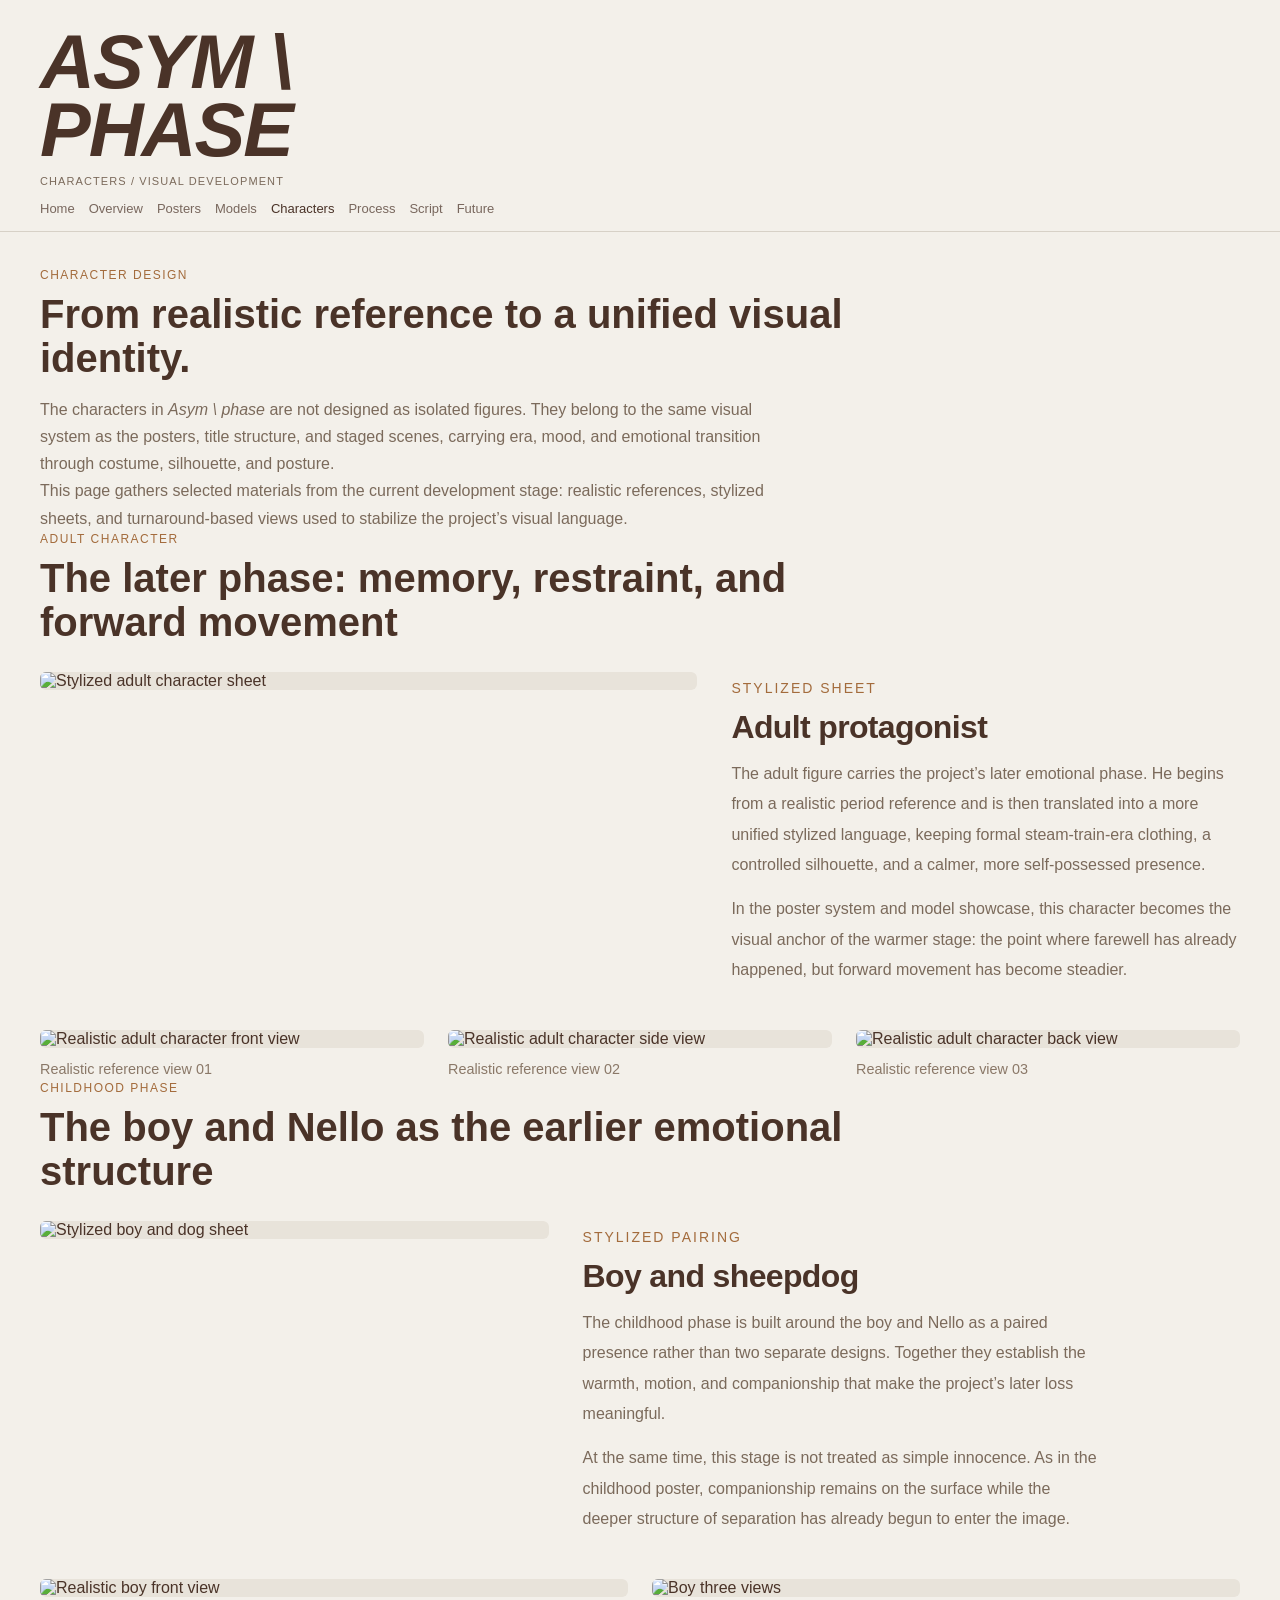
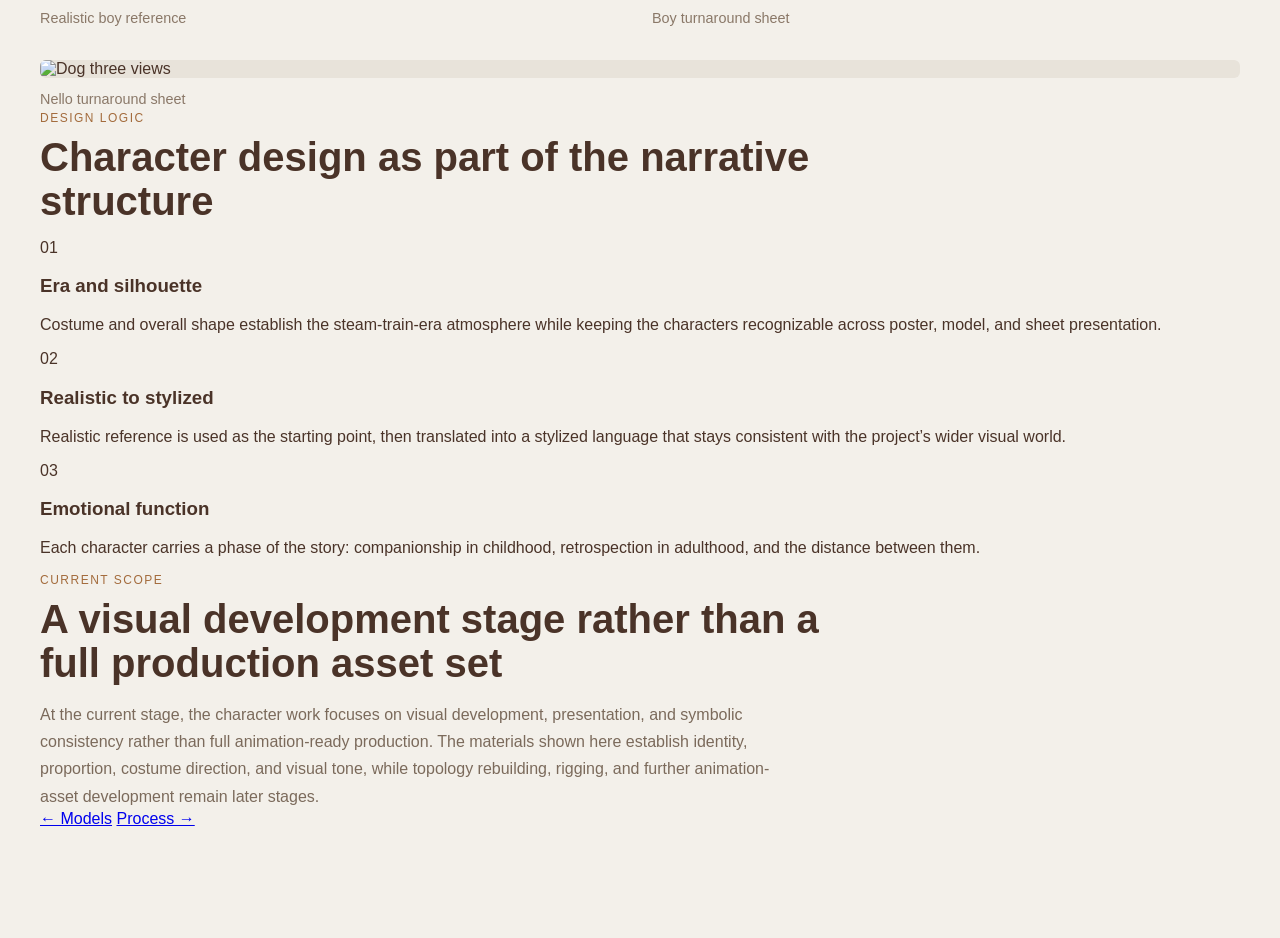
==== characters.html @ f6376a77 "Initial site upload" ====
<!DOCTYPE html>
<html lang="en">

<head>
    <meta charset="UTF-8" />
    <meta name="viewport" content="width=device-width, initial-scale=1.0" />
    <title>Asym \ phase — Characters</title>
    <link rel="stylesheet" href="css/style.css" />
</head>

<body>
    <header class="site-header">
        <div class="title-wrap">
            <h1>ASYM \ <br>PHASE</h1>
            <p class="project-meta">Characters / Visual Development</p>
        </div>

        <nav class="site-nav">
            <a href="index.html">Home</a>
            <a href="overview.html">Overview</a>
            <a href="posters.html">Posters</a>
            <a href="models.html">Models</a>
            <a href="characters.html" class="is-active">Characters</a>
            <a href="process.html">Process</a>
            <a href="script.html">Script</a>
            <a href="future.html">Future</a>
        </nav>
    </header>

    <main class="page-main">
        <section class="editorial-section">
            <p class="section-kicker">Character Design</p>
            <h2 class="section-title">From realistic reference to a unified visual identity.</h2>
            <p class="section-text">
                The characters in <em>Asym \ phase</em> are not designed as isolated figures.
                They belong to the same visual system as the posters, title structure, and staged scenes,
                carrying era, mood, and emotional transition through costume, silhouette, and posture.
            </p>
            <p class="section-text">
                This page gathers selected materials from the current development stage:
                realistic references, stylized sheets, and turnaround-based views used to stabilize the project’s
                visual language.
            </p>
            <div class="section-divider"></div>
        </section>

        <section class="editorial-section">
            <p class="section-kicker">Adult Character</p>
            <h2 class="section-title">The later phase: memory, restraint, and forward movement</h2>

            <div class="character-feature">
                <div class="character-feature-image">
                    <img src="assets/characters/stylized-man-sheet.png" alt="Stylized adult character sheet" />
                </div>
                <div class="character-feature-text">
                    <p class="poster-phase">Stylized Sheet</p>
                    <h3>Adult protagonist</h3>
                    <p>
                        The adult figure carries the project’s later emotional phase.
                        He begins from a realistic period reference and is then translated into a more unified stylized
                        language, keeping formal steam-train-era clothing, a controlled silhouette, and a calmer,
                        more self-possessed presence.
                    </p>
                    <p>
                        In the poster system and model showcase, this character becomes the visual anchor of the warmer
                        stage:
                        the point where farewell has already happened, but forward movement has become steadier.
                    </p>
                </div>
            </div>

            <div class="character-grid three-col">
                <figure class="character-card">
                    <img src="assets/characters/realistic-man-view-01.png" alt="Realistic adult character front view" />
                    <figcaption>Realistic reference view 01</figcaption>
                </figure>
                <figure class="character-card">
                    <img src="assets/characters/realistic-man-view-02.png" alt="Realistic adult character side view" />
                    <figcaption>Realistic reference view 02</figcaption>
                </figure>
                <figure class="character-card">
                    <img src="assets/characters/realistic-man-view-03.png" alt="Realistic adult character back view" />
                    <figcaption>Realistic reference view 03</figcaption>
                </figure>
            </div>
        </section>

        <section class="editorial-section">
            <p class="section-kicker">Childhood Phase</p>
            <h2 class="section-title">The boy and Nello as the earlier emotional structure</h2>

            <div class="character-feature reverse">
                <div class="character-feature-image">
                    <img src="assets/characters/stylized-boy-dog-sheet.png" alt="Stylized boy and dog sheet" />
                </div>
                <div class="character-feature-text">
                    <p class="poster-phase">Stylized Pairing</p>
                    <h3>Boy and sheepdog</h3>
                    <p>
                        The childhood phase is built around the boy and Nello as a paired presence rather than two
                        separate designs.
                        Together they establish the warmth, motion, and companionship that make the project’s later
                        loss meaningful.
                    </p>
                    <p>
                        At the same time, this stage is not treated as simple innocence.
                        As in the childhood poster, companionship remains on the surface while the deeper structure of
                        separation has already begun to enter the image.
                    </p>
                </div>
            </div>

            <div class="character-grid split-two">
                <figure class="character-card">
                    <img src="assets/characters/realistic-boy-front.png" alt="Realistic boy front view" />
                    <figcaption>Realistic boy reference</figcaption>
                </figure>
                <figure class="character-card">
                    <img src="assets/characters/boy-threeviews.png" alt="Boy three views" />
                    <figcaption>Boy turnaround sheet</figcaption>
                </figure>
            </div>

            <div class="character-grid single-wide">
                <figure class="character-card">
                    <img src="assets/characters/dog-threeviews.png" alt="Dog three views" />
                    <figcaption>Nello turnaround sheet</figcaption>
                </figure>
            </div>
        </section>

        <section class="editorial-section">
            <p class="section-kicker">Design Logic</p>
            <h2 class="section-title">Character design as part of the narrative structure</h2>

            <div class="script-flow">
                <div class="flow-item">
                    <span class="flow-step">01</span>
                    <h3 class="flow-title">Era and silhouette</h3>
                    <p class="flow-text">
                        Costume and overall shape establish the steam-train-era atmosphere
                        while keeping the characters recognizable across poster, model, and sheet presentation.
                    </p>
                </div>

                <div class="flow-item">
                    <span class="flow-step">02</span>
                    <h3 class="flow-title">Realistic to stylized</h3>
                    <p class="flow-text">
                        Realistic reference is used as the starting point, then translated into a stylized language
                        that stays consistent with the project’s wider visual world.
                    </p>
                </div>

                <div class="flow-item">
                    <span class="flow-step">03</span>
                    <h3 class="flow-title">Emotional function</h3>
                    <p class="flow-text">
                        Each character carries a phase of the story:
                        companionship in childhood, retrospection in adulthood, and the distance between them.
                    </p>
                </div>
            </div>
        </section>

        <section class="editorial-section">
            <p class="section-kicker">Current Scope</p>
            <h2 class="section-title">A visual development stage rather than a full production asset set</h2>
            <p class="section-text">
                At the current stage, the character work focuses on visual development, presentation, and symbolic
                consistency rather than full animation-ready production.
                The materials shown here establish identity, proportion, costume direction, and visual tone, while
                topology rebuilding, rigging, and further animation-asset development remain later stages.
            </p>

            <div class="page-tail-nav">
                <a class="page-tail-link" href="models.html">← Models</a>
                <a class="page-tail-link" href="process.html">Process →</a>
            </div>
        </section>
    </main>

    <script src="js/main.js"></script>
</body>

</html>
---- css/style.css ----
* {
  box-sizing: border-box;
}

body {
  margin: 0;
  background: #f3f0ea;
  color: #4a3328;
  font-family: Arial, Helvetica, sans-serif;
}

img {
  max-width: 100%;
  display: block;
}

/* =========================
   Global Header
========================= */
.site-header {
  padding: 28px 40px 14px;
  border-bottom: 1px solid #d7d1c7;
}

.title-wrap h1 {
  margin: 0;
  font-size: 76px;
  line-height: 0.9;
  letter-spacing: -2px;
  font-weight: 800;
  font-style: italic;
  max-width: 360px;
}

.project-meta {
  margin-top: 10px;
  font-size: 11px;
  color: #7b6a5b;
  text-transform: uppercase;
  letter-spacing: 1.1px;
}

.site-nav {
  margin-top: 14px;
  display: flex;
  gap: 14px;
  flex-wrap: wrap;
}

.site-nav a {
  text-decoration: none;
  color: #4a3328;
  font-size: 13px;
}

/* =========================
   Global Main Layout
========================= */
.home-main {
  padding: 36px 40px 72px;
}

.page-main {
  padding: 36px 40px 110px;
}

/* Unified text column width */
.intro,
.page-intro,
.model-feature-text,
.blender-proof-text,
.poster-feature-text {
  max-width: 980px;
}

/* =========================
   Shared Typography
========================= */
.section-kicker {
  font-size: 12px;
  text-transform: uppercase;
  letter-spacing: 1.5px;
  color: #a36b3c;
  margin: 0 0 10px;
}

.section-title {
  font-size: 40px;
  line-height: 1.1;
  margin: 0 0 16px;
  max-width: 820px;
}

.section-title.small {
  font-size: 28px;
}

.section-text {
  max-width: 760px;
  color: #7b6a5b;
  line-height: 1.7;
  font-size: 16px;
  margin: 0;
}

/* =========================
   Home Page
========================= */
.intro {
  margin-bottom: 40px;
}

.intro-text {
  font-size: 22px;
  line-height: 1.5;
  margin: 0 0 12px;
}

.intro-text.small {
  font-size: 15px;
  color: #7b6a5b;
}

.poster-grid {
  display: grid;
  grid-template-columns: 1fr 1fr;
  gap: 32px;
}

.poster-card {
  display: flex;
  flex-direction: column;
}

.poster-image-wrap {
  width: 100%;
  border-radius: 4px;
  background: #e8e3da;
  overflow: hidden;
}

.poster-image-wrap img {
  width: 100%;
  height: auto;
  display: block;
}

.poster-info {
  padding-top: 16px;
}

.label {
  display: inline-block;
  font-size: 11px;
  text-transform: uppercase;
  letter-spacing: 1px;
  color: #a36b3c;
  margin-bottom: 8px;
}

.poster-info h2 {
  margin: 0 0 8px;
  font-size: 24px;
}

.poster-info p {
  margin: 0;
  color: #7b6a5b;
  line-height: 1.6;
  font-size: 14px;
}

/* =========================
   Posters Page
========================= */
.page-intro {
  margin-bottom: 56px;
}

.poster-feature {
  display: grid;
  grid-template-columns: minmax(0, 1.55fr) minmax(320px, 0.92fr);
  gap: 44px;
  align-items: start;
  margin-bottom: 96px;
}

.poster-feature-image {
  background: #e8e3da;
  border-radius: 4px;
  overflow: hidden;
}

.poster-feature-image img {
  width: 100%;
  height: auto;
  display: block;
}

.poster-feature-text {
  padding-top: 10px;
  max-width: 520px;
}

.poster-phase {
  font-size: 14px;
  text-transform: uppercase;
  letter-spacing: 2px;
  color: #a36b3c;
  margin: 0 0 14px;
}

.poster-feature-text h3 {
  font-size: clamp(38px, 2.4vw, 46px);
  line-height: 1.08;
  margin: 0 0 20px;
  letter-spacing: -0.02em;
}

.poster-feature-text p {
  color: #7b6a5b;
  line-height: 1.9;
  font-size: 20px;
  margin: 0 0 18px;
  max-width: 30em;
}

.process-strip {
  border-top: 1px solid #d7d1c7;
  padding-top: 36px;
}

.process-head {
  margin-bottom: 28px;
}

.process-grid {
  display: grid;
  grid-template-columns: 1fr 1fr;
  gap: 24px;
}

.process-item {
  background: #e8e3da;
  border-radius: 4px;
  overflow: hidden;
}

.process-item img {
  width: 100%;
  display: block;
}

@media (max-width: 1100px) {
  .poster-feature {
    grid-template-columns: 1fr;
    gap: 24px;
    margin-bottom: 72px;
  }

  .poster-feature-text {
    max-width: 760px;
    padding-top: 0;
  }

  .poster-feature-text p {
    max-width: 40em;
  }
}
/* =========================
   Models Page
========================= */
.model-feature {
  margin-bottom: 88px;
}

.model-feature-text {
  margin-bottom: 24px;
}

.model-feature-text h3 {
  margin: 0 0 14px;
  font-size: 34px;
  line-height: 1.1;
}

.model-feature-text p {
  margin: 0;
  color: #7b6a5b;
  line-height: 1.8;
  font-size: 17px;
  max-width: 760px;
}

.model-feature-image {
  max-width: 1120px;
  background: #e8e3da;
  border-radius: 4px;
  overflow: hidden;
}

.model-feature-image img {
  width: 100%;
  display: block;
}

.blender-proof {
  border-top: 1px solid #d7d1c7;
  padding-top: 44px;
  margin-top: 28px;
}

.blender-proof-text {
  margin-bottom: 28px;
}

.blender-proof-image {
  max-width: 1120px;
  background: #e8e3da;
  border-radius: 4px;
  overflow: hidden;
}

.blender-proof-image img {
  width: 100%;
  display: block;
}

/* =========================
   Responsive
========================= */
@media (max-width: 900px) {
  .poster-feature {
    grid-template-columns: 1fr;
    gap: 20px;
  }

  .process-grid {
    grid-template-columns: 1fr;
  }

  .model-feature-image,
  .blender-proof-image {
    max-width: 100%;
  }

  .section-title {
    font-size: 28px;
  }

  .poster-feature-text h3,
  .model-feature-text h3 {
    font-size: 22px;
  }

  .poster-feature-text p,
  .model-feature-text p {
    font-size: 16px;
  }
}

@media (max-width: 768px) {
  .site-header,
  .home-main,
  .page-main {
    padding-left: 20px;
    padding-right: 20px;
  }

  .title-wrap h1 {
    font-size: 56px;
    max-width: 260px;
  }

  .intro-text {
    font-size: 18px;
  }

  .poster-grid {
    grid-template-columns: 1fr;
  }
}
.site-nav a.is-active {
  opacity: 1;
  border-bottom: 1px solid rgba(255, 255, 255, 0.28);
}

.site-nav a {
  opacity: 0.72;
}

.site-nav a:hover {
  opacity: 1;
}
/* =========================
   Process page
   ========================= */

.process-proof-grid {
  display: grid;
  grid-template-columns: repeat(2, minmax(0, 1fr));
  gap: 28px;
  margin-top: 28px;
}

.process-card {
  display: flex;
  flex-direction: column;
  gap: 18px;
}

.process-card-image,
.process-node-image,
.motion-card-media {
  background: #e8e3da;
  border-radius: 6px;
  overflow: hidden;
}

.process-card-image img,
.process-node-image img,
.motion-card-media video {
  display: block;
  width: 100%;
  height: auto;
}

.process-card-title {
  margin: 0 0 10px;
  font-size: 1.08rem;
  font-weight: 600;
  letter-spacing: -0.01em;
}

.process-card-copy {
  margin: 0;
  font-size: 0.96rem;
  line-height: 1.85;
  color: #7b6a5b;
}

.process-node-stack {
  display: flex;
  flex-direction: column;
  gap: 52px;
  margin-top: 28px;
}

.process-node-item {
  display: grid;
  grid-template-columns: minmax(0, 1.28fr) minmax(280px, 0.72fr);
  gap: 30px;
  align-items: start;
}

.process-node-text h3,
.motion-card-text h3 {
  margin: 0 0 12px;
  font-size: clamp(1.5rem, 2vw, 2rem);
  line-height: 1.12;
  letter-spacing: -0.02em;
}

.process-node-text p:not(.poster-phase),
.motion-card-text p:not(.poster-phase) {
  margin: 0;
  font-size: 1rem;
  line-height: 1.9;
  color: #7b6a5b;
}

.motion-preview-grid {
  display: grid;
  grid-template-columns: repeat(2, minmax(0, 1fr));
  gap: 28px;
  margin-top: 28px;
}

.motion-card {
  display: flex;
  flex-direction: column;
  gap: 18px;
}

.motion-card-media video {
  aspect-ratio: 16 / 10;
  object-fit: cover;
  background: #ddd6cb;
}

@media (max-width: 1000px) {
  .process-node-item {
    grid-template-columns: 1fr;
    gap: 22px;
  }
}

@media (max-width: 900px) {
  .process-proof-grid,
  .motion-preview-grid {
    grid-template-columns: 1fr;
  }
}
/* =========================
   Characters page
   ========================= */

.character-feature {
  display: grid;
  grid-template-columns: minmax(0, 1.06fr) minmax(300px, 0.82fr);
  gap: 34px;
  align-items: start;
  margin-top: 28px;
}

.character-feature.reverse {
  grid-template-columns: minmax(300px, 0.82fr) minmax(0, 1.06fr);
}

.character-feature-image {
  background: #e8e3da;
  border-radius: 6px;
  overflow: hidden;
}

.character-feature-image img {
  display: block;
  width: 100%;
  height: auto;
}

.character-feature-text {
  padding-top: 8px;
  max-width: 520px;
}

.character-feature-text h3 {
  margin: 0 0 14px;
  font-size: clamp(1.8rem, 2.5vw, 2.5rem);
  line-height: 1.1;
  letter-spacing: -0.02em;
}

.character-feature-text p:not(.poster-phase) {
  margin: 0 0 14px;
  font-size: 1rem;
  line-height: 1.9;
  color: #7b6a5b;
}

.character-grid {
  display: grid;
  gap: 24px;
  margin-top: 30px;
}

.character-grid.three-col {
  grid-template-columns: repeat(3, minmax(0, 1fr));
}

.character-grid.split-two {
  grid-template-columns: repeat(2, minmax(0, 1fr));
}

.character-grid.single-wide {
  grid-template-columns: 1fr;
}

.character-card {
  margin: 0;
}

.character-card img {
  display: block;
  width: 100%;
  height: auto;
  background: #e8e3da;
  border-radius: 6px;
}

.character-card figcaption {
  margin-top: 10px;
  font-size: 0.9rem;
  line-height: 1.6;
  color: #8a7868;
}

@media (max-width: 1000px) {
  .character-feature,
  .character-feature.reverse {
    grid-template-columns: 1fr;
    gap: 22px;
  }

  .character-feature-text {
    max-width: 760px;
    padding-top: 0;
  }
}

@media (max-width: 900px) {
  .character-grid.three-col,
  .character-grid.split-two {
    grid-template-columns: 1fr;
  }
}
/* =========================
   Home page upgrade
   ========================= */

.home-hero {
  display: grid;
  grid-template-columns: minmax(0, 0.95fr) minmax(320px, 0.92fr);
  gap: 42px;
  align-items: start;
}

.home-hero-copy {
  max-width: 700px;
  padding-top: 8px;
}

.home-hero-title {
  margin: 0 0 18px;
  font-size: clamp(2.2rem, 4vw, 4.2rem);
  line-height: 1.04;
  letter-spacing: -0.04em;
}

.home-hero-text {
  max-width: 42em;
  margin: 0 0 14px;
  font-size: 1rem;
  line-height: 1.9;
  color: #7b6a5b;
}

.home-hero-media {
  background: #e8e3da;
  border-radius: 8px;
  overflow: hidden;
}

.home-hero-media img {
  display: block;
  width: 100%;
  height: auto;
}

.home-hero-actions {
  display: flex;
  flex-wrap: wrap;
  gap: 14px;
  margin-top: 28px;
}

.home-button {
  display: inline-flex;
  align-items: center;
  justify-content: center;
  min-height: 46px;
  padding: 0 18px;
  border-radius: 999px;
  text-decoration: none;
  font-size: 0.96rem;
  transition: transform 0.2s ease, opacity 0.2s ease, border-color 0.2s ease;
}

.home-button:hover {
  transform: translateY(-1px);
}

.home-button.primary {
  background: #3f3329;
  color: #f6f1ea;
}

.home-button.primary:hover {
  opacity: 0.92;
}

.home-button.secondary {
  border: 1px solid #d7d1c7;
  color: inherit;
}

.home-button.secondary:hover {
  border-color: #bcae9f;
}

.home-section {
  margin-top: 8px;
}

.poster-grid.upgraded {
  display: grid;
  grid-template-columns: repeat(2, minmax(0, 1fr));
  gap: 30px;
  margin-top: 28px;
}

.poster-card-link {
  display: block;
  color: inherit;
  text-decoration: none;
}

.poster-card-link:hover .poster-info h3 {
  opacity: 0.78;
}

.poster-info h3 {
  margin: 0 0 10px;
  font-size: clamp(1.5rem, 2.2vw, 2.2rem);
  line-height: 1.08;
  transition: opacity 0.2s ease;
}

.home-highlight-grid {
  display: grid;
  grid-template-columns: repeat(4, minmax(0, 1fr));
  gap: 22px;
  margin-top: 28px;
}

.home-highlight-card {
  padding-top: 18px;
  border-top: 1px solid #d7d1c7;
}

.home-highlight-card h3 {
  margin: 0 0 10px;
  font-size: 1.06rem;
  font-weight: 600;
}

.home-highlight-card p {
  margin: 0 0 14px;
  font-size: 0.95rem;
  line-height: 1.8;
  color: #7b6a5b;
}

.home-highlight-card a {
  font-size: 0.94rem;
  text-decoration: none;
  color: inherit;
  border-bottom: 1px solid transparent;
}

.home-highlight-card a:hover {
  border-color: #d7d1c7;
}

.home-motion-grid {
  margin-top: 28px;
}

@media (max-width: 1100px) {
  .home-highlight-grid {
    grid-template-columns: repeat(2, minmax(0, 1fr));
  }
}

@media (max-width: 900px) {
  .home-hero,
  .poster-grid.upgraded,
  .home-highlight-grid {
    grid-template-columns: 1fr;
  }

  .home-hero {
    gap: 26px;
  }

  .home-hero-copy {
    padding-top: 0;
  }

  .home-hero-title {
    font-size: clamp(2rem, 9vw, 3rem);
  }
}
/* =========================
   Home title structure
   ========================= */

.home-hero-media video {
  display: block;
  width: 100%;
  height: auto;
  aspect-ratio: 4 / 5;
  object-fit: cover;
  background: #ddd6cb;
}

.home-title-grid {
  display: grid;
  grid-template-columns: repeat(3, minmax(0, 1fr));
  gap: 22px;
  margin-top: 28px;
}

.home-title-card {
  padding-top: 18px;
  border-top: 1px solid #d7d1c7;
}

.home-title-card h3 {
  margin: 0 0 10px;
  font-size: 1.08rem;
  font-weight: 600;
  line-height: 1.35;
}

.home-title-card p {
  margin: 0;
  font-size: 0.95rem;
  line-height: 1.85;
  color: #7b6a5b;
}

@media (max-width: 900px) {
  .home-title-grid {
    grid-template-columns: 1fr;
  }
}
/* =========================
   Process visual development
   ========================= */

.dev-frame-grid {
  display: grid;
  grid-template-columns: repeat(2, minmax(0, 1fr));
  gap: 24px;
  margin-top: 28px;
}

.dev-frame-card {
  margin: 0;
}

.dev-frame-card img {
  display: block;
  width: 100%;
  height: auto;
  background: #e8e3da;
  border-radius: 6px;
}

.dev-frame-card figcaption {
  margin-top: 10px;
  font-size: 0.9rem;
  line-height: 1.6;
  color: #8a7868;
}

@media (max-width: 900px) {
  .dev-frame-grid {
    grid-template-columns: 1fr;
  }
}
/* =========================
   Overview snapshot
   ========================= */

.overview-snapshot-grid {
  display: grid;
  grid-template-columns: repeat(2, minmax(0, 1fr));
  gap: 22px;
  margin-top: 28px;
}

.overview-snapshot-card {
  padding-top: 18px;
  border-top: 1px solid #d7d1c7;
}

.overview-snapshot-card h3 {
  margin: 0 0 10px;
  font-size: 1.06rem;
  font-weight: 600;
}

.overview-snapshot-card p {
  margin: 0;
  font-size: 0.95rem;
  line-height: 1.8;
  color: #7b6a5b;
}

@media (max-width: 900px) {
  .overview-snapshot-grid {
    grid-template-columns: 1fr;
  }
}
/* =========================
   Script page refinement
   ========================= */

.scene-index-grid {
  display: grid;
  grid-template-columns: repeat(3, minmax(0, 1fr));
  gap: 22px;
  margin-top: 28px;
}

.scene-index-card {
  padding-top: 18px;
  border-top: 1px solid #d7d1c7;
}

.scene-index-card h3 {
  margin: 0 0 10px;
  font-size: 1.02rem;
  font-weight: 600;
}

.scene-index-card p {
  margin: 0;
  font-size: 0.94rem;
  line-height: 1.8;
  color: #7b6a5b;
}

.script-keyline {
  margin: 24px 0 0;
  padding-left: 18px;
  border-left: 1px solid #d7d1c7;
  font-size: 1.08rem;
  line-height: 1.9;
  color: #4a3d32;
}

@media (max-width: 1000px) {
  .scene-index-grid {
    grid-template-columns: repeat(2, minmax(0, 1fr));
  }
}

@media (max-width: 700px) {
  .scene-index-grid {
    grid-template-columns: 1fr;
  }
}
.scene-detail-page .page-hero {
  padding: 120px 0 56px;
}

.scene-detail-section {
  padding: 0 0 96px;
}

.scene-detail-container {
  max-width: 980px;
}

.scene-detail-top {
  margin-bottom: 28px;
}

.back-link {
  display: inline-block;
  font-size: 0.95rem;
  text-decoration: none;
  opacity: 0.8;
  transition: opacity 0.2s ease;
}

.back-link:hover {
  opacity: 1;
}

.scene-meta-grid {
  display: grid;
  grid-template-columns: repeat(4, minmax(0, 1fr));
  gap: 16px;
  margin-bottom: 36px;
}

.scene-meta-card {
  padding: 18px 18px 16px;
  border: 1px solid rgba(255, 255, 255, 0.08);
  border-radius: 16px;
  background: rgba(255, 255, 255, 0.03);
  backdrop-filter: blur(6px);
}

.scene-meta-card .meta-label {
  display: block;
  margin-bottom: 8px;
  font-size: 0.78rem;
  letter-spacing: 0.08em;
  text-transform: uppercase;
  opacity: 0.6;
}

.scene-meta-card strong {
  font-size: 1rem;
  font-weight: 600;
  line-height: 1.4;
}

.scene-script-article {
  display: flex;
  flex-direction: column;
  gap: 22px;
}

.scene-block {
  padding: 26px 28px;
  border-radius: 20px;
  background: rgba(255, 255, 255, 0.035);
  border: 1px solid rgba(255, 255, 255, 0.08);
}

.scene-label {
  margin: 0 0 14px;
  font-size: 0.82rem;
  font-weight: 700;
  letter-spacing: 0.08em;
  text-transform: uppercase;
  opacity: 0.6;
}

.scene-block p:last-child,
.scene-block ul:last-child,
.scene-block blockquote:last-child {
  margin-bottom: 0;
}

.voiceover-block {
  background: rgba(255, 255, 255, 0.05);
}

.voiceover-en {
  margin: 0 0 14px;
  padding-left: 18px;
  border-left: 2px solid rgba(255, 255, 255, 0.22);
  font-size: 1.12rem;
  line-height: 1.8;
}

.subtitle-cn {
  margin: 0;
  font-size: 0.98rem;
  line-height: 1.9;
  opacity: 0.9;
}

.scene-list {
  margin: 0;
  padding-left: 20px;
}

.scene-list li {
  margin-bottom: 10px;
  line-height: 1.8;
}

.scene-list li:last-child {
  margin-bottom: 0;
}

.letter-quote {
  margin: 18px 0 18px;
  padding: 18px 20px;
  border-radius: 16px;
  background: rgba(255, 255, 255, 0.04);
  border: 1px solid rgba(255, 255, 255, 0.08);
}

.letter-quote p {
  margin: 0;
  font-size: 1.05rem;
  line-height: 1.85;
}

.scene-detail-bottom {
  margin-top: 28px;
}

.text-link {
  display: inline-block;
  text-decoration: none;
}

@media (max-width: 900px) {
  .scene-meta-grid {
    grid-template-columns: repeat(2, minmax(0, 1fr));
  }

  .scene-block {
    padding: 22px 20px;
    border-radius: 18px;
  }
}

@media (max-width: 640px) {
  .scene-detail-page .page-hero {
    padding: 104px 0 40px;
  }

  .scene-detail-section {
    padding-bottom: 72px;
  }

  .scene-meta-grid {
    grid-template-columns: 1fr;
    gap: 12px;
  }

  .voiceover-en {
    font-size: 1rem;
    line-height: 1.75;
  }

  .subtitle-cn,
  .scene-list li,
  .letter-quote p {
    font-size: 0.95rem;
  }
}
/* scene detail page - PC readability refinement */
.scene-detail-page .page-hero {
  min-height: auto !important;
  padding: 96px 0 24px !important;
}

.scene-detail-page .page-hero .container {
  display: block;
}

.scene-detail-page .page-subtitle {
  max-width: 760px;
  margin-bottom: 14px;
  font-size: 1.4rem;
  line-height: 1.35;
}

.scene-detail-page .page-intro {
  max-width: 780px;
  font-size: 1.02rem;
  line-height: 1.85;
}

.scene-detail-section {
  padding-top: 0;
}

.scene-detail-top {
  margin-bottom: 20px;
}

.scene-meta-grid {
  margin-bottom: 28px;
}

.scene-script-article {
  gap: 18px;
}

.scene-block {
  padding: 30px 34px;
}

.scene-block p,
.scene-list li {
  font-size: 1.06rem;
  line-height: 1.9;
}

.scene-label {
  margin-bottom: 12px;
  font-size: 0.8rem;
}

.voiceover-en {
  font-size: 1.18rem;
  line-height: 1.85;
}

.subtitle-cn {
  font-size: 1rem;
  line-height: 1.9;
}

.letter-quote p {
  font-size: 1.08rem;
  line-height: 1.9;
}

@media (max-width: 640px) {
  .scene-detail-page .page-hero {
    padding: 104px 0 40px !important;
  }

  .scene-block {
    padding: 22px 20px;
  }

  .scene-block p,
  .scene-list li,
  .subtitle-cn,
  .letter-quote p {
    font-size: 0.95rem;
  }

  .voiceover-en {
    font-size: 1rem;
  }
}
/* scene detail page - lock into a proper reading column */
.scene-detail-page .page-hero > .container,
.scene-detail-page .scene-detail-container {
  width: min(100% - 72px, 900px);
  margin-left: auto;
  margin-right: auto;
}

.scene-detail-page .page-hero > .container {
  max-width: 820px;
}

.scene-detail-page .scene-detail-container {
  max-width: 860px;
}

@media (max-width: 640px) {
  .scene-detail-page .page-hero > .container,
  .scene-detail-page .scene-detail-container {
    width: min(100% - 28px, 900px);
  }
}
/* scene detail page - hero hierarchy refinement */
.scene-detail-page .page-kicker {
  margin: 0 0 14px;
  font-size: 0.78rem;
  font-weight: 700;
  letter-spacing: 0.14em;
  text-transform: uppercase;
  opacity: 0.55;
}

.scene-detail-page .page-hero h1 {
  margin: 0 0 14px;
  font-size: clamp(2.6rem, 5vw, 4.2rem);
  line-height: 1.02;
  letter-spacing: -0.03em;
}

.scene-detail-page .page-subtitle {
  margin: 0 0 18px;
  font-size: clamp(1.2rem, 2vw, 1.7rem);
  font-weight: 500;
  line-height: 1.35;
  opacity: 0.9;
}

.scene-detail-page .page-intro {
  margin: 0;
  padding-top: 18px;
  border-top: 1px solid rgba(0, 0, 0, 0.08);
  font-size: 0.98rem;
  line-height: 1.9;
  opacity: 0.82;
}

@media (max-width: 640px) {
  .scene-detail-page .page-kicker {
    margin-bottom: 10px;
    font-size: 0.72rem;
    letter-spacing: 0.12em;
  }

  .scene-detail-page .page-hero h1 {
    margin-bottom: 10px;
    line-height: 1.04;
  }

  .scene-detail-page .page-subtitle {
    margin-bottom: 14px;
    line-height: 1.4;
  }

  .scene-detail-page .page-intro {
    padding-top: 14px;
    font-size: 0.94rem;
    line-height: 1.8;
  }
}
/* scene detail page - archive meta bar refinement */
.scene-meta-grid {
  gap: 0;
  margin-bottom: 32px;
  border-top: 1px solid rgba(0, 0, 0, 0.08);
  border-bottom: 1px solid rgba(0, 0, 0, 0.08);
}

.scene-meta-card {
  padding: 18px 20px 16px;
  border: none;
  border-radius: 0;
  background: transparent;
  backdrop-filter: none;
  position: relative;
}

.scene-meta-card:not(:last-child)::after {
  content: "";
  position: absolute;
  top: 14px;
  right: 0;
  width: 1px;
  height: calc(100% - 28px);
  background: rgba(0, 0, 0, 0.08);
}

.scene-meta-card .meta-label {
  margin-bottom: 10px;
  font-size: 0.72rem;
  font-weight: 700;
  letter-spacing: 0.12em;
  text-transform: uppercase;
  opacity: 0.5;
}

.scene-meta-card strong {
  display: block;
  font-size: 1.02rem;
  font-weight: 600;
  line-height: 1.45;
}

@media (max-width: 900px) {
  .scene-meta-grid {
    gap: 12px;
    border-top: none;
    border-bottom: none;
  }

  .scene-meta-card {
    padding: 18px 18px 16px;
    border: 1px solid rgba(0, 0, 0, 0.08);
    border-radius: 14px;
    background: rgba(0, 0, 0, 0.02);
  }

  .scene-meta-card:not(:last-child)::after {
    display: none;
  }
}

@media (max-width: 640px) {
  .scene-meta-grid {
    gap: 10px;
    margin-bottom: 24px;
  }

  .scene-meta-card strong {
    font-size: 0.98rem;
  }
}
/* scene detail page - script body hierarchy refinement */
.scene-script-article {
  gap: 14px;
}

.scene-block {
  padding: 28px 32px;
  border-radius: 0;
  border: none;
  border-top: 1px solid rgba(0, 0, 0, 0.08);
  background: transparent;
  box-shadow: none;
}

.scene-label {
  margin: 0 0 16px;
  font-size: 0.76rem;
  font-weight: 700;
  letter-spacing: 0.14em;
  text-transform: uppercase;
  opacity: 0.5;
}

.scene-block p {
  margin: 0 0 16px;
}

.scene-block p:last-child {
  margin-bottom: 0;
}

.scene-list {
  margin: 0;
  padding-left: 20px;
}

.scene-list li {
  margin-bottom: 12px;
}

.voiceover-block {
  padding-left: 32px;
  border-top: 1px solid rgba(0, 0, 0, 0.08);
  background: rgba(0, 0, 0, 0.015);
}

.voiceover-en {
  margin: 0 0 16px;
  padding-left: 16px;
  border-left: 2px solid rgba(0, 0, 0, 0.14);
  font-style: normal;
}

.subtitle-cn {
  padding-left: 16px;
  opacity: 0.78;
}

.letter-quote {
  margin: 18px 0;
  padding: 18px 20px;
  border-radius: 0;
  border: 1px solid rgba(0, 0, 0, 0.08);
  background: rgba(0, 0, 0, 0.02);
}

.scene-detail-bottom {
  margin-top: 22px;
  padding-top: 18px;
  border-top: 1px solid rgba(0, 0, 0, 0.08);
}

@media (max-width: 640px) {
  .scene-block,
  .voiceover-block {
    padding: 22px 0;
  }

  .voiceover-en,
  .subtitle-cn {
    padding-left: 12px;
  }

  .letter-quote {
    padding: 16px 16px;
  }
}
/* scene detail page - reserved media slot for storyboard / images */
.scene-media-panel {
  margin: 0 0 18px;
  padding: 24px 32px 28px;
  border-top: 1px solid rgba(0, 0, 0, 0.08);
  border-bottom: 1px solid rgba(0, 0, 0, 0.08);
}

.scene-media-head {
  margin-bottom: 18px;
}

.scene-media-title {
  margin: 0 0 8px;
  font-size: 0.76rem;
  font-weight: 700;
  letter-spacing: 0.14em;
  text-transform: uppercase;
  opacity: 0.5;
}

.scene-media-desc {
  margin: 0;
  max-width: 760px;
  font-size: 0.96rem;
  line-height: 1.85;
  opacity: 0.76;
}

.scene-media-slot {
  margin-top: 16px;
}

.scene-media-placeholder {
  min-height: 280px;
  display: grid;
  place-items: center;
  padding: 32px 24px;
  border: 1px dashed rgba(0, 0, 0, 0.14);
  background: rgba(0, 0, 0, 0.02);
}

.scene-media-placeholder-inner {
  text-align: center;
}

.scene-media-placeholder-label {
  display: inline-block;
  margin-bottom: 10px;
  font-size: 0.8rem;
  font-weight: 700;
  letter-spacing: 0.12em;
  text-transform: uppercase;
  opacity: 0.55;
}

.scene-media-placeholder p {
  margin: 0;
  font-size: 0.96rem;
  line-height: 1.8;
  opacity: 0.7;
}

.scene-media-figure {
  margin: 0;
}

.scene-media-figure img {
  display: block;
  width: 100%;
  height: auto;
  border: 1px solid rgba(0, 0, 0, 0.08);
}

.scene-media-figure figcaption {
  margin-top: 10px;
  font-size: 0.92rem;
  line-height: 1.75;
  opacity: 0.7;
}

@media (max-width: 640px) {
  .scene-media-panel {
    padding: 22px 0 24px;
  }

  .scene-media-desc,
  .scene-media-placeholder p,
  .scene-media-figure figcaption {
    font-size: 0.93rem;
  }

  .scene-media-placeholder {
    min-height: 220px;
    padding: 24px 16px;
  }
}
/* script.html - overview preface block refinement */
.editorial-section > .scene-media-panel {
  margin: 28px 0 36px;
  padding: 28px 0 30px;
  border-top: 1px solid rgba(0, 0, 0, 0.08);
  border-bottom: 1px solid rgba(0, 0, 0, 0.08);
}

.editorial-section > .scene-media-panel .scene-media-head {
  margin-bottom: 18px;
  max-width: 760px;
}

.editorial-section > .scene-media-panel .scene-media-title {
  margin: 0 0 8px;
  font-size: 0.74rem;
  font-weight: 700;
  letter-spacing: 0.14em;
  text-transform: uppercase;
  opacity: 0.5;
}

.editorial-section > .scene-media-panel .scene-media-desc {
  margin: 0;
  font-size: 0.98rem;
  line-height: 1.85;
  opacity: 0.78;
}

.editorial-section > .scene-media-panel .scene-script-article {
  display: grid;
  grid-template-columns: repeat(3, minmax(0, 1fr));
  gap: 16px;
}

.editorial-section > .scene-media-panel .scene-block {
  padding: 20px 22px;
  border: 1px solid rgba(0, 0, 0, 0.08);
  border-top: 1px solid rgba(0, 0, 0, 0.08);
  background: rgba(0, 0, 0, 0.02);
}

.editorial-section > .scene-media-panel .scene-label {
  margin-bottom: 10px;
  font-size: 0.72rem;
  letter-spacing: 0.12em;
  opacity: 0.5;
}

.editorial-section > .scene-media-panel .scene-block p {
  margin: 0;
  font-size: 0.96rem;
  line-height: 1.8;
}

@media (max-width: 900px) {
  .editorial-section > .scene-media-panel .scene-script-article {
    grid-template-columns: 1fr;
    gap: 12px;
  }

  .editorial-section > .scene-media-panel .scene-block {
    padding: 18px 18px;
  }
}

@media (max-width: 640px) {
  .editorial-section > .scene-media-panel {
    margin: 22px 0 28px;
    padding: 22px 0 24px;
  }

  .editorial-section > .scene-media-panel .scene-media-desc,
  .editorial-section > .scene-media-panel .scene-block p {
    font-size: 0.93rem;
  }
}
/* script.html - scene index refinement */
.scene-index-grid {
  margin-top: 0;
  display: grid;
  grid-template-columns: repeat(2, minmax(0, 1fr));
  gap: 18px;
}

.scene-index-card {
  padding: 24px 24px 22px;
  border: 1px solid rgba(0, 0, 0, 0.08);
  background: rgba(0, 0, 0, 0.02);
  transition: transform 0.2s ease, background 0.2s ease, border-color 0.2s ease;
}

.scene-index-card:hover {
  transform: translateY(-2px);
  background: rgba(0, 0, 0, 0.03);
  border-color: rgba(0, 0, 0, 0.12);
}

.scene-index-card .flow-step {
  display: inline-block;
  margin-bottom: 12px;
  font-size: 0.74rem;
  font-weight: 700;
  letter-spacing: 0.14em;
  text-transform: uppercase;
  opacity: 0.48;
}

.scene-index-card h3 {
  margin: 0 0 10px;
  font-size: 1.28rem;
  line-height: 1.2;
}

.scene-index-card p {
  margin: 0 0 18px;
  max-width: 34ch;
  font-size: 0.98rem;
  line-height: 1.8;
  opacity: 0.8;
}

.scene-index-card .text-link {
  display: inline-block;
  font-size: 0.95rem;
}

@media (max-width: 900px) {
  .scene-index-grid {
    grid-template-columns: 1fr;
    gap: 14px;
  }

  .scene-index-card {
    padding: 20px 20px 18px;
  }
}

@media (max-width: 640px) {
  .scene-index-card h3 {
    font-size: 1.14rem;
  }

  .scene-index-card p,
  .scene-index-card .text-link {
    font-size: 0.93rem;
  }
}
/* script.html - scene index refinement */
.scene-index-grid {
  margin-top: 0;
  display: grid;
  grid-template-columns: repeat(2, minmax(0, 1fr));
  gap: 18px;
}

.scene-index-card {
  padding: 24px 24px 22px;
  border: 1px solid rgba(0, 0, 0, 0.08);
  background: rgba(0, 0, 0, 0.02);
  transition: transform 0.2s ease, background 0.2s ease, border-color 0.2s ease;
}

.scene-index-card:hover {
  transform: translateY(-2px);
  background: rgba(0, 0, 0, 0.03);
  border-color: rgba(0, 0, 0, 0.12);
}

.scene-index-card .flow-step {
  display: inline-block;
  margin-bottom: 12px;
  font-size: 0.74rem;
  font-weight: 700;
  letter-spacing: 0.14em;
  text-transform: uppercase;
  opacity: 0.48;
}

.scene-index-card h3 {
  margin: 0 0 10px;
  font-size: 1.28rem;
  line-height: 1.2;
}

.scene-index-card p {
  margin: 0 0 18px;
  max-width: 34ch;
  font-size: 0.98rem;
  line-height: 1.8;
  opacity: 0.8;
}

.scene-index-card .text-link {
  display: inline-block;
  font-size: 0.95rem;
}

@media (max-width: 900px) {
  .scene-index-grid {
    grid-template-columns: 1fr;
    gap: 14px;
  }

  .scene-index-card {
    padding: 20px 20px 18px;
  }
}

@media (max-width: 640px) {
  .scene-index-card h3 {
    font-size: 1.14rem;
  }

  .scene-index-card p,
  .scene-index-card .text-link {
    font-size: 0.93rem;
  }
}
/* script.html - top heading refinement */
.script-index-section {
  padding-top: 10px;
}

.script-index-section .section-kicker {
  margin: 0 0 10px;
  font-size: 0.76rem;
  font-weight: 700;
  letter-spacing: 0.14em;
  text-transform: uppercase;
  opacity: 0.5;
}

.script-index-section .section-title {
  margin: 0 0 18px;
  max-width: 12ch;
  font-size: clamp(2rem, 4vw, 3.2rem);
  line-height: 1.05;
  letter-spacing: -0.03em;
}

.script-index-section .scene-media-panel {
  margin-top: 0;
}

.script-index-section .scene-index-grid {
  margin-top: 0;
}

@media (max-width: 640px) {
  .script-index-section .section-kicker {
    margin-bottom: 8px;
    font-size: 0.72rem;
  }

  .script-index-section .section-title {
    margin-bottom: 14px;
    max-width: none;
    line-height: 1.08;
  }
}
/* script.html - long scene title balance */
.scene-index-card h3 {
  max-width: 18ch;
  text-wrap: balance;
  line-height: 1.18;
  letter-spacing: -0.02em;
}

.scene-index-card .flow-step {
  margin-bottom: 10px;
}

.scene-index-card p {
  max-width: 36ch;
}

@media (max-width: 900px) {
  .scene-index-card h3 {
    max-width: 24ch;
  }
}

@media (max-width: 640px) {
  .scene-index-card h3 {
    max-width: none;
    line-height: 1.22;
  }
}
/* script.html - opening note */
.script-index-section .script-opening-note {
  margin: 0 0 24px;
  max-width: 38ch;
  font-size: 1.02rem;
  line-height: 1.9;
  opacity: 0.78;
}

.script-index-section .script-opening-note em {
  font-style: italic;
}

@media (max-width: 640px) {
  .script-index-section .script-opening-note {
    margin-bottom: 20px;
    max-width: none;
    font-size: 0.95rem;
    line-height: 1.8;
  }
}
/* script.html - stronger reading order for scene cards */
.scene-index-grid {
  align-items: stretch;
}

.scene-index-card {
  display: flex;
  flex-direction: column;
  min-height: 250px;
}

.scene-index-card .flow-step {
  font-size: 0.82rem;
  letter-spacing: 0.16em;
}

.scene-index-card h3 {
  margin-bottom: 12px;
}

.scene-index-card p {
  flex: 1;
  margin-bottom: 20px;
}

.scene-index-card .text-link {
  display: inline-flex;
  align-items: center;
  margin-top: auto;
  padding-top: 14px;
  border-top: 1px solid rgba(0, 0, 0, 0.08);
}

@media (max-width: 900px) {
  .scene-index-card {
    min-height: 220px;
  }
}

@media (max-width: 640px) {
  .scene-index-card {
    min-height: auto;
  }

  .scene-index-card .text-link {
    padding-top: 12px;
  }
}
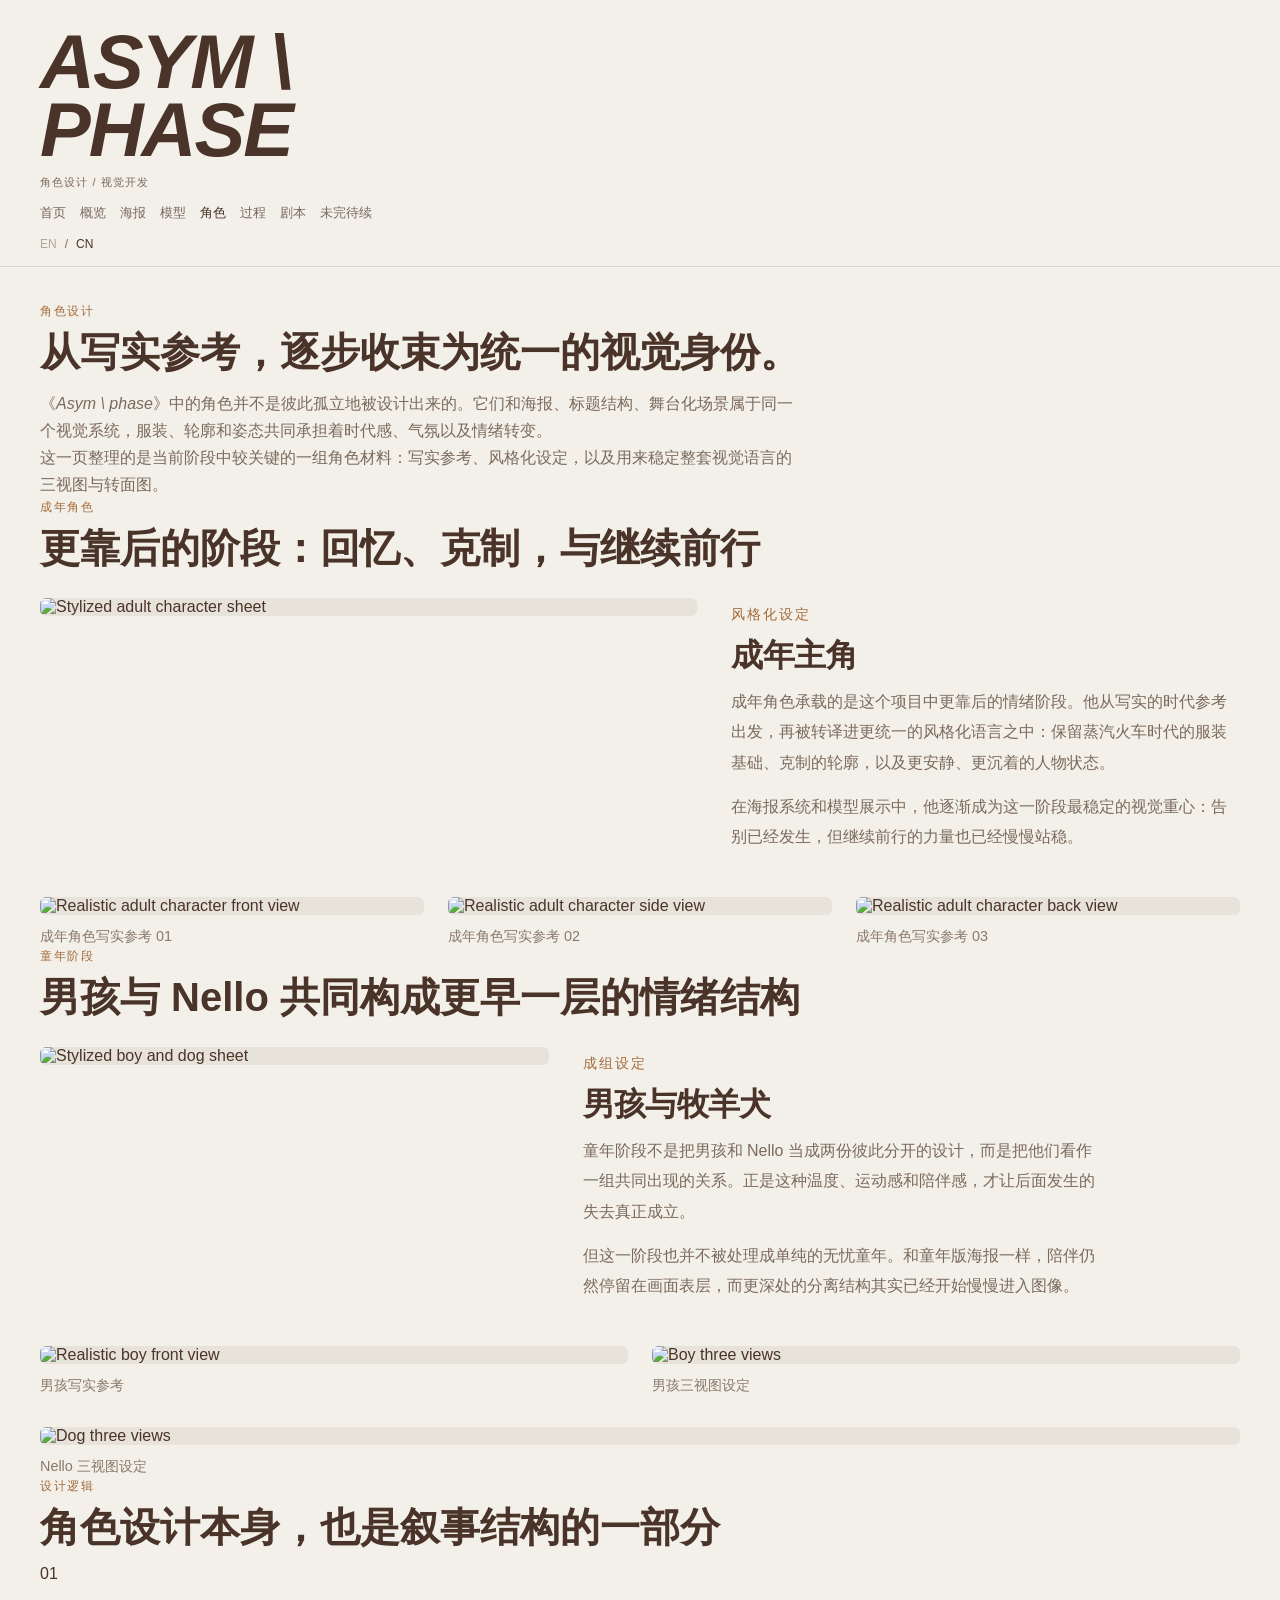
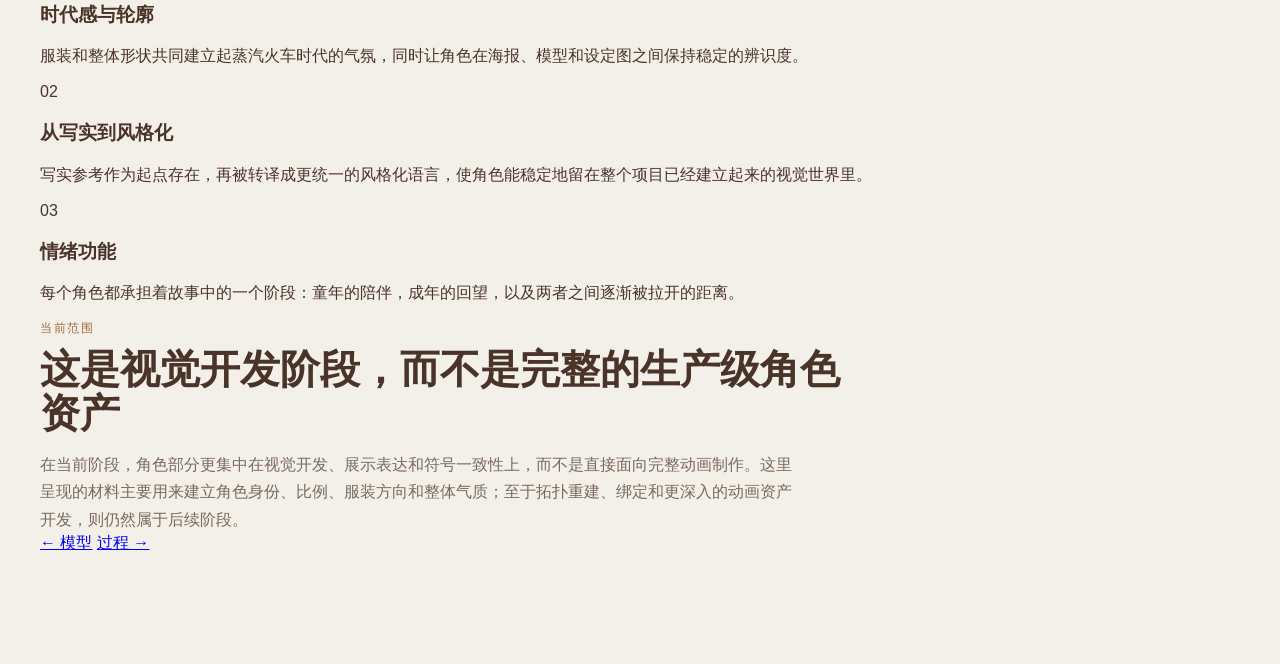
==== commit 11126006: "apply website text and layout updates" ====
--- a/characters.html
+++ b/characters.html
@@ -12,31 +12,37 @@
     <header class="site-header">
         <div class="title-wrap">
             <h1>ASYM \ <br>PHASE</h1>
-            <p class="project-meta">Characters / Visual Development</p>
+            <p class="project-meta" data-i18n data-i18n-cn="角色设计 / 视觉开发">Characters / Visual Development</p>
         </div>
 
         <nav class="site-nav">
-            <a href="index.html">Home</a>
-            <a href="overview.html">Overview</a>
-            <a href="posters.html">Posters</a>
-            <a href="models.html">Models</a>
-            <a href="characters.html" class="is-active">Characters</a>
-            <a href="process.html">Process</a>
-            <a href="script.html">Script</a>
-            <a href="future.html">Future</a>
+            <a href="index.html" data-i18n data-i18n-cn="首页">Home</a>
+            <a href="overview.html" data-i18n data-i18n-cn="概览">Overview</a>
+            <a href="posters.html" data-i18n data-i18n-cn="海报">Posters</a>
+            <a href="models.html" data-i18n data-i18n-cn="模型">Models</a>
+            <a href="characters.html" class="is-active" data-i18n data-i18n-cn="角色">Characters</a>
+            <a href="process.html" data-i18n data-i18n-cn="过程">Process</a>
+            <a href="script.html" data-i18n data-i18n-cn="剧本">Script</a>
+            <a href="future.html" data-i18n data-i18n-cn="未完待续">To Be Continued</a>
         </nav>
+
+        <div class="lang-toggle" role="group" aria-label="Language">
+            <button type="button" data-lang-toggle="en" aria-pressed="false">EN</button>
+            <span>/</span>
+            <button type="button" data-lang-toggle="cn" aria-pressed="true">CN</button>
+        </div>
     </header>
 
     <main class="page-main">
         <section class="editorial-section">
-            <p class="section-kicker">Character Design</p>
-            <h2 class="section-title">From realistic reference to a unified visual identity.</h2>
+            <p class="section-kicker" data-i18n data-i18n-cn="角色设计">Character Design</p>
+            <h2 class="section-title" data-i18n data-i18n-cn="从写实参考，逐步收束为统一的视觉身份。">From realistic reference to a unified visual identity.</h2>
             <p class="section-text">
-                The characters in <em>Asym \ phase</em> are not designed as isolated figures.
+                <span data-i18n data-i18n-cn="《"> </span><em>Asym \ phase</em><span data-i18n data-i18n-cn="》中的角色并不是彼此孤立地被设计出来的。它们和海报、标题结构、舞台化场景属于同一个视觉系统，服装、轮廓和姿态共同承担着时代感、气氛以及情绪转变。">The characters in <em>Asym \ phase</em> are not designed as isolated figures.
                 They belong to the same visual system as the posters, title structure, and staged scenes,
-                carrying era, mood, and emotional transition through costume, silhouette, and posture.
+                carrying era, mood, and emotional transition through costume, silhouette, and posture.</span>
             </p>
-            <p class="section-text">
+            <p class="section-text" data-i18n data-i18n-cn="这一页整理的是当前阶段中较关键的一组角色材料：写实参考、风格化设定，以及用来稳定整套视觉语言的三视图与转面图。">
                 This page gathers selected materials from the current development stage:
                 realistic references, stylized sheets, and turnaround-based views used to stabilize the project’s
                 visual language.
@@ -45,23 +51,23 @@
         </section>
 
         <section class="editorial-section">
-            <p class="section-kicker">Adult Character</p>
-            <h2 class="section-title">The later phase: memory, restraint, and forward movement</h2>
+            <p class="section-kicker" data-i18n data-i18n-cn="成年角色">Adult Character</p>
+            <h2 class="section-title" data-i18n data-i18n-cn="更靠后的阶段：回忆、克制，与继续前行">The later phase: memory, restraint, and forward movement</h2>
 
             <div class="character-feature">
                 <div class="character-feature-image">
                     <img src="assets/characters/stylized-man-sheet.png" alt="Stylized adult character sheet" />
                 </div>
                 <div class="character-feature-text">
-                    <p class="poster-phase">Stylized Sheet</p>
-                    <h3>Adult protagonist</h3>
-                    <p>
+                    <p class="poster-phase" data-i18n data-i18n-cn="风格化设定">Stylized Sheet</p>
+                    <h3 data-i18n data-i18n-cn="成年主角">Adult protagonist</h3>
+                    <p data-i18n data-i18n-cn="成年角色承载的是这个项目中更靠后的情绪阶段。他从写实的时代参考出发，再被转译进更统一的风格化语言之中：保留蒸汽火车时代的服装基础、克制的轮廓，以及更安静、更沉着的人物状态。">
                         The adult figure carries the project’s later emotional phase.
                         He begins from a realistic period reference and is then translated into a more unified stylized
                         language, keeping formal steam-train-era clothing, a controlled silhouette, and a calmer,
                         more self-possessed presence.
                     </p>
-                    <p>
+                    <p data-i18n data-i18n-cn="在海报系统和模型展示中，他逐渐成为这一阶段最稳定的视觉重心：告别已经发生，但继续前行的力量也已经慢慢站稳。">
                         In the poster system and model showcase, this character becomes the visual anchor of the warmer
                         stage:
                         the point where farewell has already happened, but forward movement has become steadier.
@@ -72,37 +78,37 @@
             <div class="character-grid three-col">
                 <figure class="character-card">
                     <img src="assets/characters/realistic-man-view-01.png" alt="Realistic adult character front view" />
-                    <figcaption>Realistic reference view 01</figcaption>
+                    <figcaption data-i18n data-i18n-cn="成年角色写实参考 01">Realistic reference view 01</figcaption>
                 </figure>
                 <figure class="character-card">
                     <img src="assets/characters/realistic-man-view-02.png" alt="Realistic adult character side view" />
-                    <figcaption>Realistic reference view 02</figcaption>
+                    <figcaption data-i18n data-i18n-cn="成年角色写实参考 02">Realistic reference view 02</figcaption>
                 </figure>
                 <figure class="character-card">
                     <img src="assets/characters/realistic-man-view-03.png" alt="Realistic adult character back view" />
-                    <figcaption>Realistic reference view 03</figcaption>
+                    <figcaption data-i18n data-i18n-cn="成年角色写实参考 03">Realistic reference view 03</figcaption>
                 </figure>
             </div>
         </section>
 
         <section class="editorial-section">
-            <p class="section-kicker">Childhood Phase</p>
-            <h2 class="section-title">The boy and Nello as the earlier emotional structure</h2>
+            <p class="section-kicker" data-i18n data-i18n-cn="童年阶段">Childhood Phase</p>
+            <h2 class="section-title" data-i18n data-i18n-cn="男孩与 Nello 共同构成更早一层的情绪结构">The boy and Nello as the earlier emotional structure</h2>
 
             <div class="character-feature reverse">
                 <div class="character-feature-image">
                     <img src="assets/characters/stylized-boy-dog-sheet.png" alt="Stylized boy and dog sheet" />
                 </div>
                 <div class="character-feature-text">
-                    <p class="poster-phase">Stylized Pairing</p>
-                    <h3>Boy and sheepdog</h3>
-                    <p>
+                    <p class="poster-phase" data-i18n data-i18n-cn="成组设定">Stylized Pairing</p>
+                    <h3 data-i18n data-i18n-cn="男孩与牧羊犬">Boy and sheepdog</h3>
+                    <p data-i18n data-i18n-cn="童年阶段不是把男孩和 Nello 当成两份彼此分开的设计，而是把他们看作一组共同出现的关系。正是这种温度、运动感和陪伴感，才让后面发生的失去真正成立。">
                         The childhood phase is built around the boy and Nello as a paired presence rather than two
                         separate designs.
                         Together they establish the warmth, motion, and companionship that make the project’s later
                         loss meaningful.
                     </p>
-                    <p>
+                    <p data-i18n data-i18n-cn="但这一阶段也并不被处理成单纯的无忧童年。和童年版海报一样，陪伴仍然停留在画面表层，而更深处的分离结构其实已经开始慢慢进入图像。">
                         At the same time, this stage is not treated as simple innocence.
                         As in the childhood poster, companionship remains on the surface while the deeper structure of
                         separation has already begun to enter the image.
@@ -113,31 +119,31 @@
             <div class="character-grid split-two">
                 <figure class="character-card">
                     <img src="assets/characters/realistic-boy-front.png" alt="Realistic boy front view" />
-                    <figcaption>Realistic boy reference</figcaption>
+                    <figcaption data-i18n data-i18n-cn="男孩写实参考">Realistic boy reference</figcaption>
                 </figure>
                 <figure class="character-card">
                     <img src="assets/characters/boy-threeviews.png" alt="Boy three views" />
-                    <figcaption>Boy turnaround sheet</figcaption>
+                    <figcaption data-i18n data-i18n-cn="男孩三视图设定">Boy turnaround sheet</figcaption>
                 </figure>
             </div>
 
             <div class="character-grid single-wide">
                 <figure class="character-card">
                     <img src="assets/characters/dog-threeviews.png" alt="Dog three views" />
-                    <figcaption>Nello turnaround sheet</figcaption>
+                    <figcaption data-i18n data-i18n-cn="Nello 三视图设定">Nello turnaround sheet</figcaption>
                 </figure>
             </div>
         </section>
 
         <section class="editorial-section">
-            <p class="section-kicker">Design Logic</p>
-            <h2 class="section-title">Character design as part of the narrative structure</h2>
+            <p class="section-kicker" data-i18n data-i18n-cn="设计逻辑">Design Logic</p>
+            <h2 class="section-title" data-i18n data-i18n-cn="角色设计本身，也是叙事结构的一部分">Character design as part of the narrative structure</h2>
 
             <div class="script-flow">
                 <div class="flow-item">
                     <span class="flow-step">01</span>
-                    <h3 class="flow-title">Era and silhouette</h3>
-                    <p class="flow-text">
+                    <h3 class="flow-title" data-i18n data-i18n-cn="时代感与轮廓">Era and silhouette</h3>
+                    <p class="flow-text" data-i18n data-i18n-cn="服装和整体形状共同建立起蒸汽火车时代的气氛，同时让角色在海报、模型和设定图之间保持稳定的辨识度。">
                         Costume and overall shape establish the steam-train-era atmosphere
                         while keeping the characters recognizable across poster, model, and sheet presentation.
                     </p>
@@ -145,8 +151,8 @@
 
                 <div class="flow-item">
                     <span class="flow-step">02</span>
-                    <h3 class="flow-title">Realistic to stylized</h3>
-                    <p class="flow-text">
+                    <h3 class="flow-title" data-i18n data-i18n-cn="从写实到风格化">Realistic to stylized</h3>
+                    <p class="flow-text" data-i18n data-i18n-cn="写实参考作为起点存在，再被转译成更统一的风格化语言，使角色能稳定地留在整个项目已经建立起来的视觉世界里。">
                         Realistic reference is used as the starting point, then translated into a stylized language
                         that stays consistent with the project’s wider visual world.
                     </p>
@@ -154,8 +160,8 @@
 
                 <div class="flow-item">
                     <span class="flow-step">03</span>
-                    <h3 class="flow-title">Emotional function</h3>
-                    <p class="flow-text">
+                    <h3 class="flow-title" data-i18n data-i18n-cn="情绪功能">Emotional function</h3>
+                    <p class="flow-text" data-i18n data-i18n-cn="每个角色都承担着故事中的一个阶段：童年的陪伴，成年的回望，以及两者之间逐渐被拉开的距离。">
                         Each character carries a phase of the story:
                         companionship in childhood, retrospection in adulthood, and the distance between them.
                     </p>
@@ -164,9 +170,9 @@
         </section>
 
         <section class="editorial-section">
-            <p class="section-kicker">Current Scope</p>
-            <h2 class="section-title">A visual development stage rather than a full production asset set</h2>
-            <p class="section-text">
+            <p class="section-kicker" data-i18n data-i18n-cn="当前范围">Current Scope</p>
+            <h2 class="section-title" data-i18n data-i18n-cn="这是视觉开发阶段，而不是完整的生产级角色资产">A visual development stage rather than a full production asset set</h2>
+            <p class="section-text" data-i18n data-i18n-cn="在当前阶段，角色部分更集中在视觉开发、展示表达和符号一致性上，而不是直接面向完整动画制作。这里呈现的材料主要用来建立角色身份、比例、服装方向和整体气质；至于拓扑重建、绑定和更深入的动画资产开发，则仍然属于后续阶段。">
                 At the current stage, the character work focuses on visual development, presentation, and symbolic
                 consistency rather than full animation-ready production.
                 The materials shown here establish identity, proportion, costume direction, and visual tone, while
@@ -174,12 +180,13 @@
             </p>
 
             <div class="page-tail-nav">
-                <a class="page-tail-link" href="models.html">← Models</a>
-                <a class="page-tail-link" href="process.html">Process →</a>
+                <a class="page-tail-link" href="models.html" data-i18n data-i18n-cn="← 模型">← Models</a>
+                <a class="page-tail-link" href="process.html" data-i18n data-i18n-cn="过程 →">Process →</a>
             </div>
         </section>
     </main>
 
+    <script src="js/i18n.js"></script>
     <script src="js/main.js"></script>
 </body>
 
--- a/css/style.css
+++ b/css/style.css
@@ -391,6 +391,30 @@
 
 .site-nav a:hover {
   opacity: 1;
+}
+
+.lang-toggle {
+  margin-top: 14px;
+  display: inline-flex;
+  align-items: center;
+  gap: 8px;
+  font-size: 12px;
+  color: #7b6a5b;
+}
+
+.lang-toggle button {
+  padding: 0;
+  border: 0;
+  background: transparent;
+  color: inherit;
+  font: inherit;
+  cursor: pointer;
+  opacity: 0.55;
+}
+
+.lang-toggle button.is-active {
+  opacity: 1;
+  color: #4a3328;
 }
 /* =========================
    Process page
@@ -789,8 +813,7 @@
   display: block;
   width: 100%;
   height: auto;
-  aspect-ratio: 4 / 5;
-  object-fit: cover;
+  object-fit: contain;
   background: #ddd6cb;
 }
 
@@ -855,9 +878,43 @@
   color: #8a7868;
 }
 
+.home-storyboard-preview {
+  grid-template-columns: repeat(3, minmax(0, 1fr));
+  gap: 18px;
+  max-width: 1080px;
+}
+
+@media (min-width: 901px) {
+  .home-storyboard-preview .dev-frame-card:first-child {
+    margin-top: 14px;
+  }
+}
+
+.home-section-cue {
+  margin: 18px 0 0;
+  font-size: 0.95rem;
+  line-height: 1.7;
+  color: #7b6a5b;
+}
+
+.home-section-cue a {
+  color: inherit;
+  text-decoration: none;
+  border-bottom: 1px solid #bcae9f;
+}
+
+.home-section-cue a:hover {
+  border-color: #4a3328;
+}
+
 @media (max-width: 900px) {
   .dev-frame-grid {
     grid-template-columns: 1fr;
+  }
+
+  .home-storyboard-preview {
+    grid-template-columns: 1fr;
+    max-width: none;
   }
 }
 /* =========================
@@ -1902,4 +1959,4 @@
   .scene-index-card .text-link {
     padding-top: 12px;
   }
-}+}
